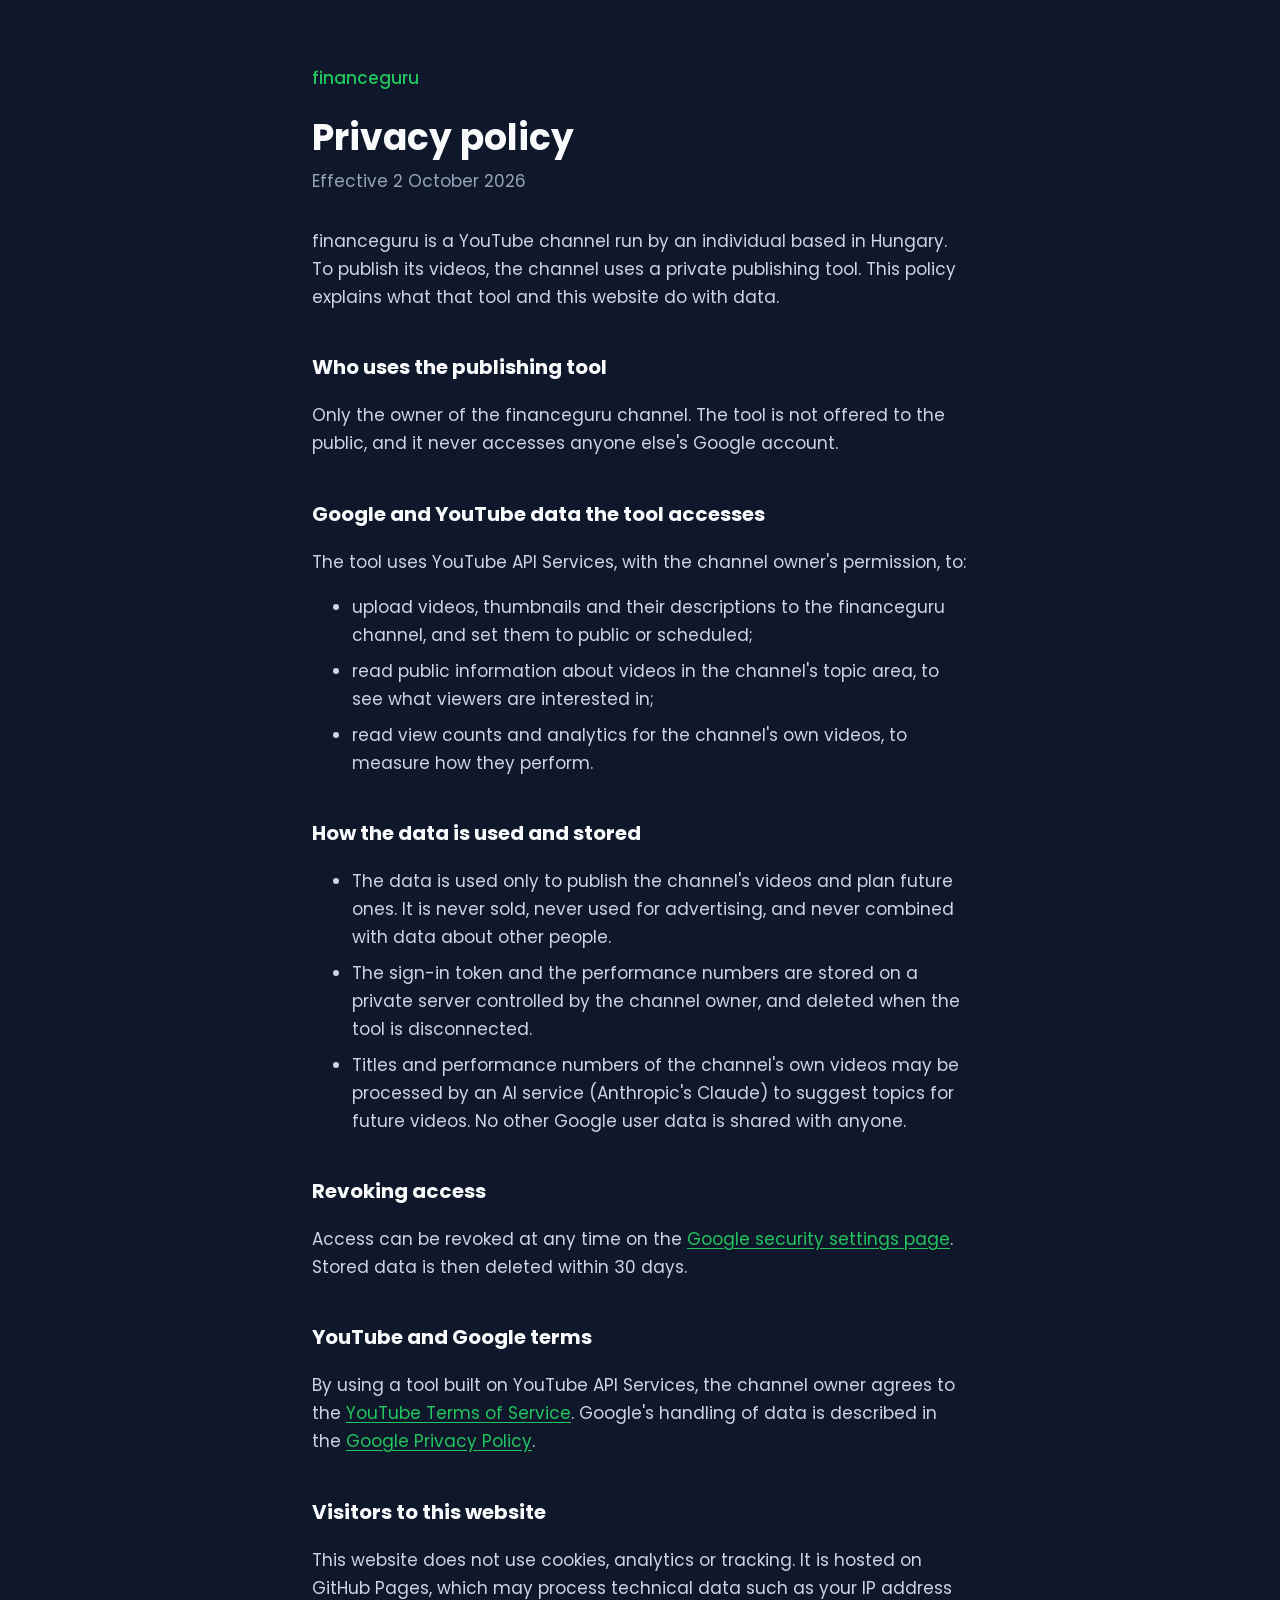
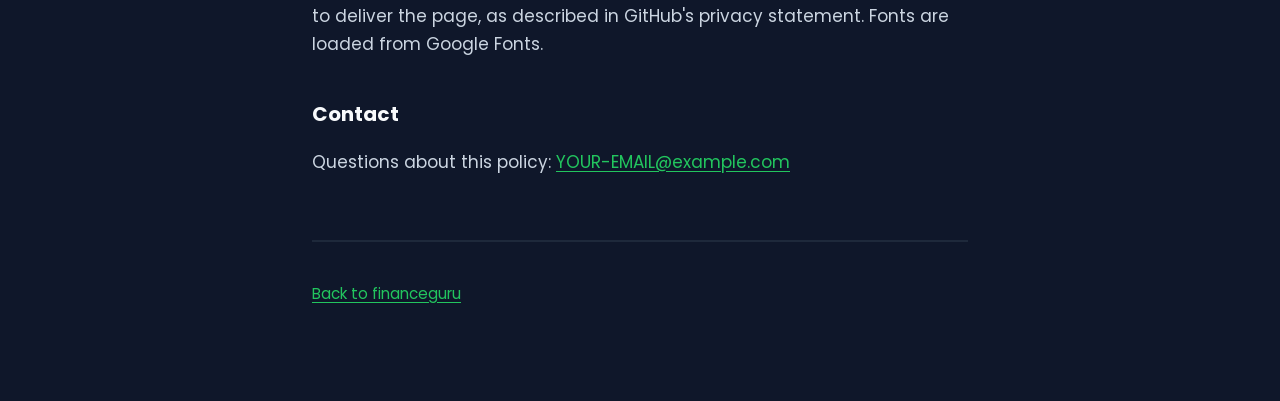
==== privacy.html @ 334a0429 "Add files via upload" ====
<!doctype html>
<html lang="en">
<head>
<meta charset="utf-8">
<meta name="viewport" content="width=device-width, initial-scale=1">
<title>Privacy policy | financeguru</title>
<link rel="preconnect" href="https://fonts.googleapis.com">
<link rel="stylesheet" href="https://fonts.googleapis.com/css2?family=Poppins:wght@400;500;700&display=swap">
<link rel="stylesheet" href="style.css">
</head>
<body>
<main>
<a class="back" href="index.html">financeguru</a>
<h1 class="title">Privacy policy</h1>
<p class="date">Effective 2 October 2026</p>

<p>financeguru is a YouTube channel run by an individual based in Hungary. To publish its videos, the channel uses a private publishing tool. This policy explains what that tool and this website do with data.</p>

<h2>Who uses the publishing tool</h2>
<p>Only the owner of the financeguru channel. The tool is not offered to the public, and it never accesses anyone else's Google account.</p>

<h2>Google and YouTube data the tool accesses</h2>
<p>The tool uses YouTube API Services, with the channel owner's permission, to:</p>
<ul>
<li>upload videos, thumbnails and their descriptions to the financeguru channel, and set them to public or scheduled;</li>
<li>read public information about videos in the channel's topic area, to see what viewers are interested in;</li>
<li>read view counts and analytics for the channel's own videos, to measure how they perform.</li>
</ul>

<h2>How the data is used and stored</h2>
<ul>
<li>The data is used only to publish the channel's videos and plan future ones. It is never sold, never used for advertising, and never combined with data about other people.</li>
<li>The sign-in token and the performance numbers are stored on a private server controlled by the channel owner, and deleted when the tool is disconnected.</li>
<li>Titles and performance numbers of the channel's own videos may be processed by an AI service (Anthropic's Claude) to suggest topics for future videos. No other Google user data is shared with anyone.</li>
</ul>

<h2>Revoking access</h2>
<p>Access can be revoked at any time on the <a href="https://myaccount.google.com/permissions">Google security settings page</a>. Stored data is then deleted within 30 days.</p>

<h2>YouTube and Google terms</h2>
<p>By using a tool built on YouTube API Services, the channel owner agrees to the <a href="https://www.youtube.com/t/terms">YouTube Terms of Service</a>. Google's handling of data is described in the <a href="https://policies.google.com/privacy">Google Privacy Policy</a>.</p>

<h2>Visitors to this website</h2>
<p>This website does not use cookies, analytics or tracking. It is hosted on GitHub Pages, which may process technical data such as your IP address to deliver the page, as described in GitHub's privacy statement. Fonts are loaded from Google Fonts.</p>

<h2>Contact</h2>
<!-- Replace with the email you want to show publicly -->
<p>Questions about this policy: <a href="mailto:YOUR-EMAIL@example.com">YOUR-EMAIL@example.com</a></p>

<footer>
<p><a href="index.html">Back to financeguru</a></p>
</footer>
</main>
</body>
</html>
---- style.css ----
:root { --ink: #0F172A; --card: #1E293B; --text: #F8FAFC; --soft: #CBD5E1; --muted: #94A3B8; --green: #22C55E; }
* { box-sizing: border-box; }
html { background: var(--ink); }
body { margin: 0; min-height: 100vh; background: var(--ink); color: var(--soft); font: 400 1.0625rem/1.65 'Poppins', 'Segoe UI', sans-serif; }
main { max-width: 44rem; margin: 0 auto; padding: 4rem 1.5rem 5rem; }
a { color: var(--green); text-underline-offset: 3px; }
a:focus-visible { outline: 3px solid var(--green); outline-offset: 3px; border-radius: 4px; }
.wordmark { font-weight: 700; font-size: clamp(3rem, 12vw, 5.5rem); line-height: 1; letter-spacing: -0.04em; color: var(--text); margin: 0; }
.wordmark span { color: var(--green); }
.wordmark .light { color: var(--text); font-weight: 500; }
.mascot { width: min(15rem, 60vw); height: auto; display: block; margin: 0 0 1.5rem -0.5rem; }
.lead { font-size: 1.375rem; color: var(--text); margin: 1rem 0 2rem; max-width: 32rem; }
.button { display: inline-block; background: var(--green); color: var(--ink); font-weight: 700; text-decoration: none; padding: 0.8rem 1.5rem; border-radius: 0.75rem; }
footer { margin-top: 4rem; padding-top: 1.5rem; border-top: 2px solid var(--card); font-size: 0.95rem; color: var(--muted); }
h1.title { color: var(--text); font-size: 2.25rem; line-height: 1.2; margin: 1.5rem 0 0.5rem; }
h2 { color: var(--text); font-size: 1.25rem; margin: 2.5rem 0 0.5rem; }
.back { font-weight: 500; text-decoration: none; }
.date { color: var(--muted); margin: 0 0 2rem; }
li { margin-bottom: 0.5rem; }
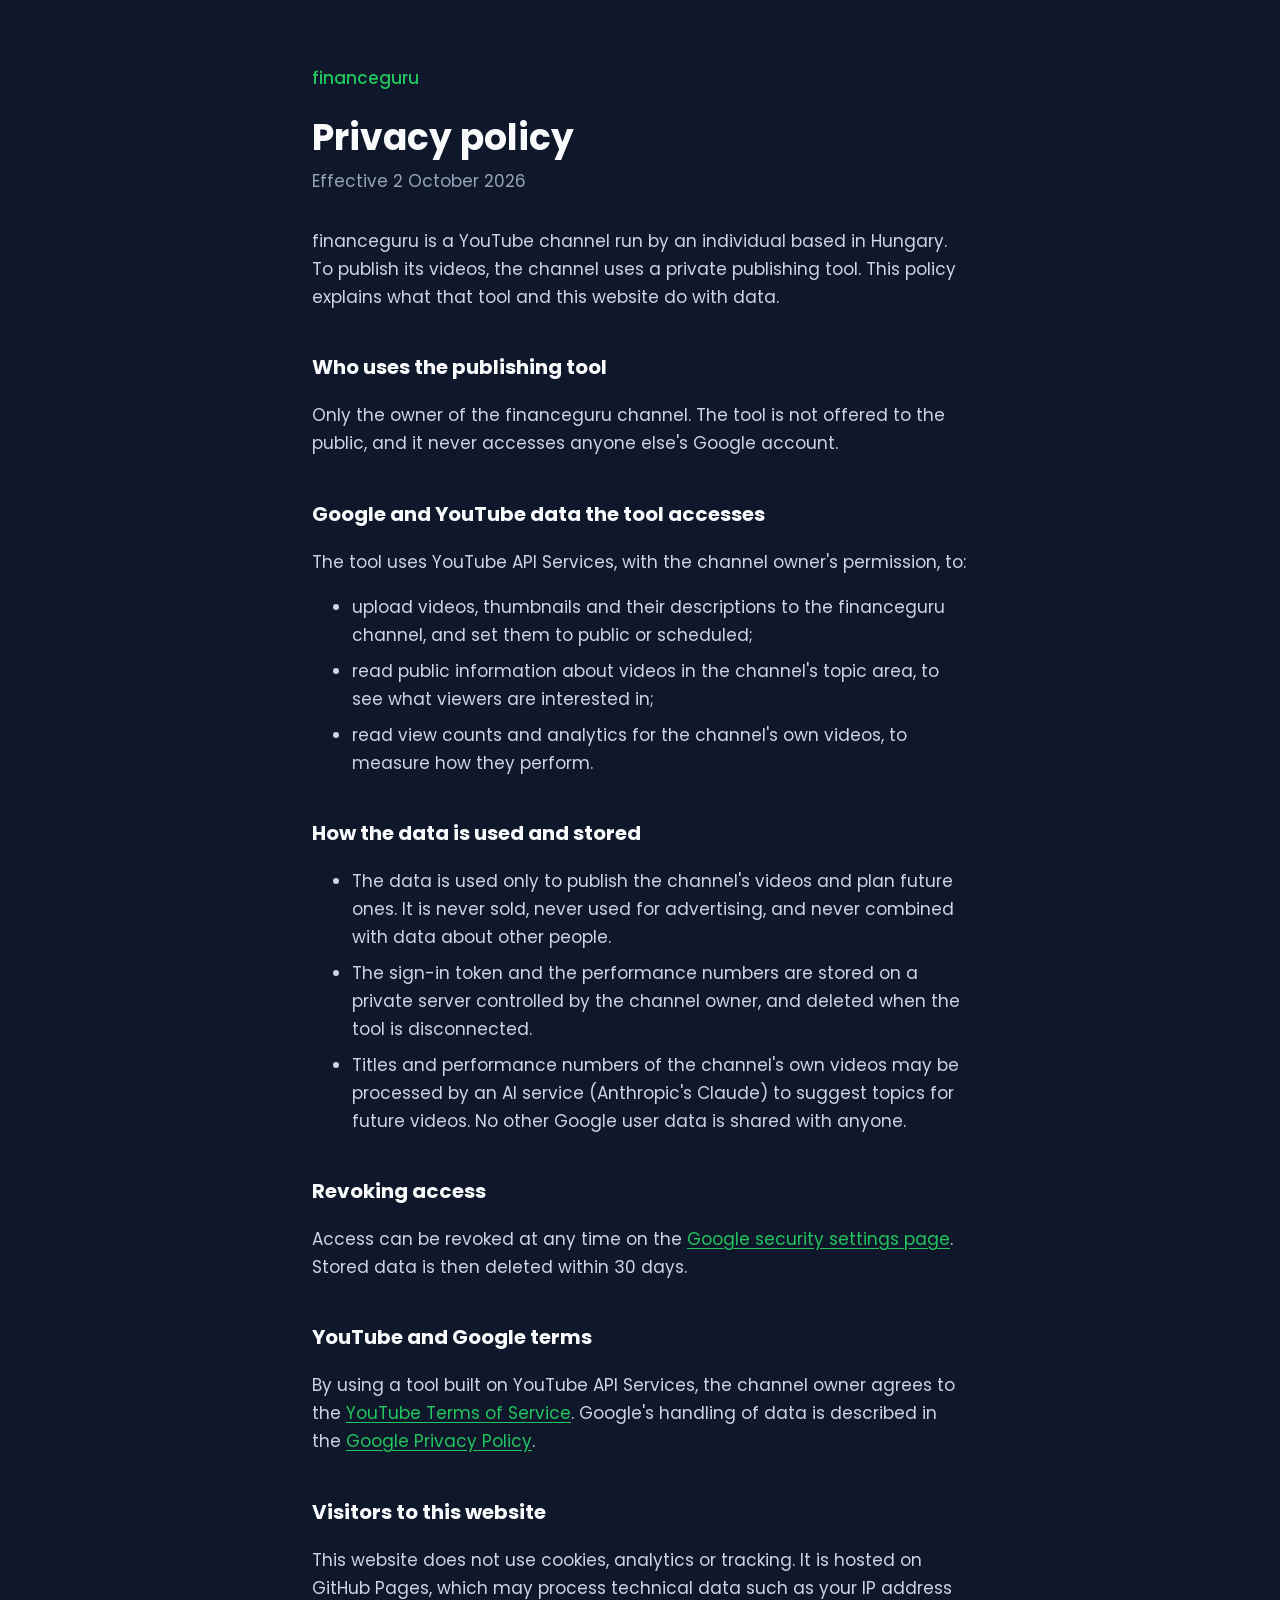
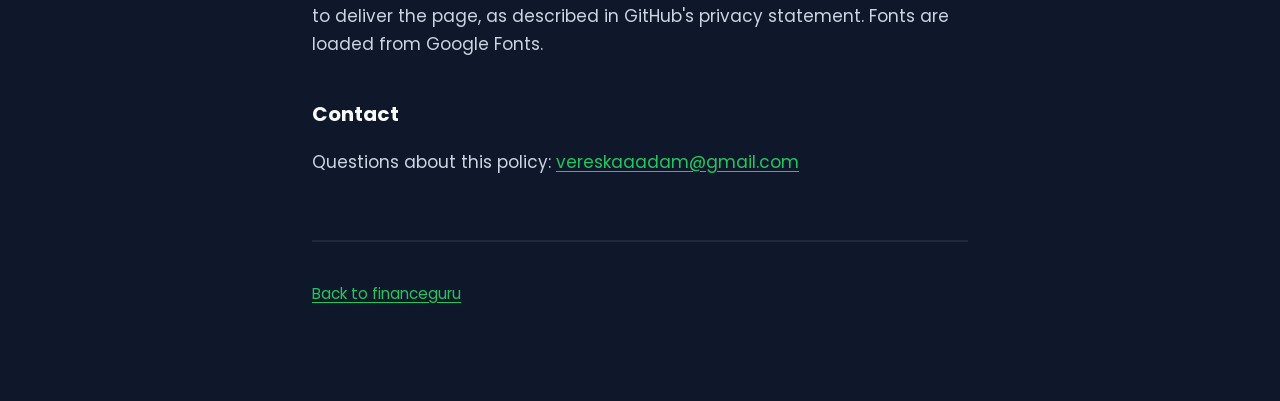
==== commit 9f5b3edb: "Update privacy.html" ====
--- a/privacy.html
+++ b/privacy.html
@@ -45,7 +45,7 @@
 
 <h2>Contact</h2>
 <!-- Replace with the email you want to show publicly -->
-<p>Questions about this policy: <a href="mailto:YOUR-EMAIL@example.com">YOUR-EMAIL@example.com</a></p>
+<p>Questions about this policy: <a href="mailto:vereskaaadam@gmail.com">vereskaaadam@gmail.com</a></p>
 
 <footer>
 <p><a href="index.html">Back to financeguru</a></p>
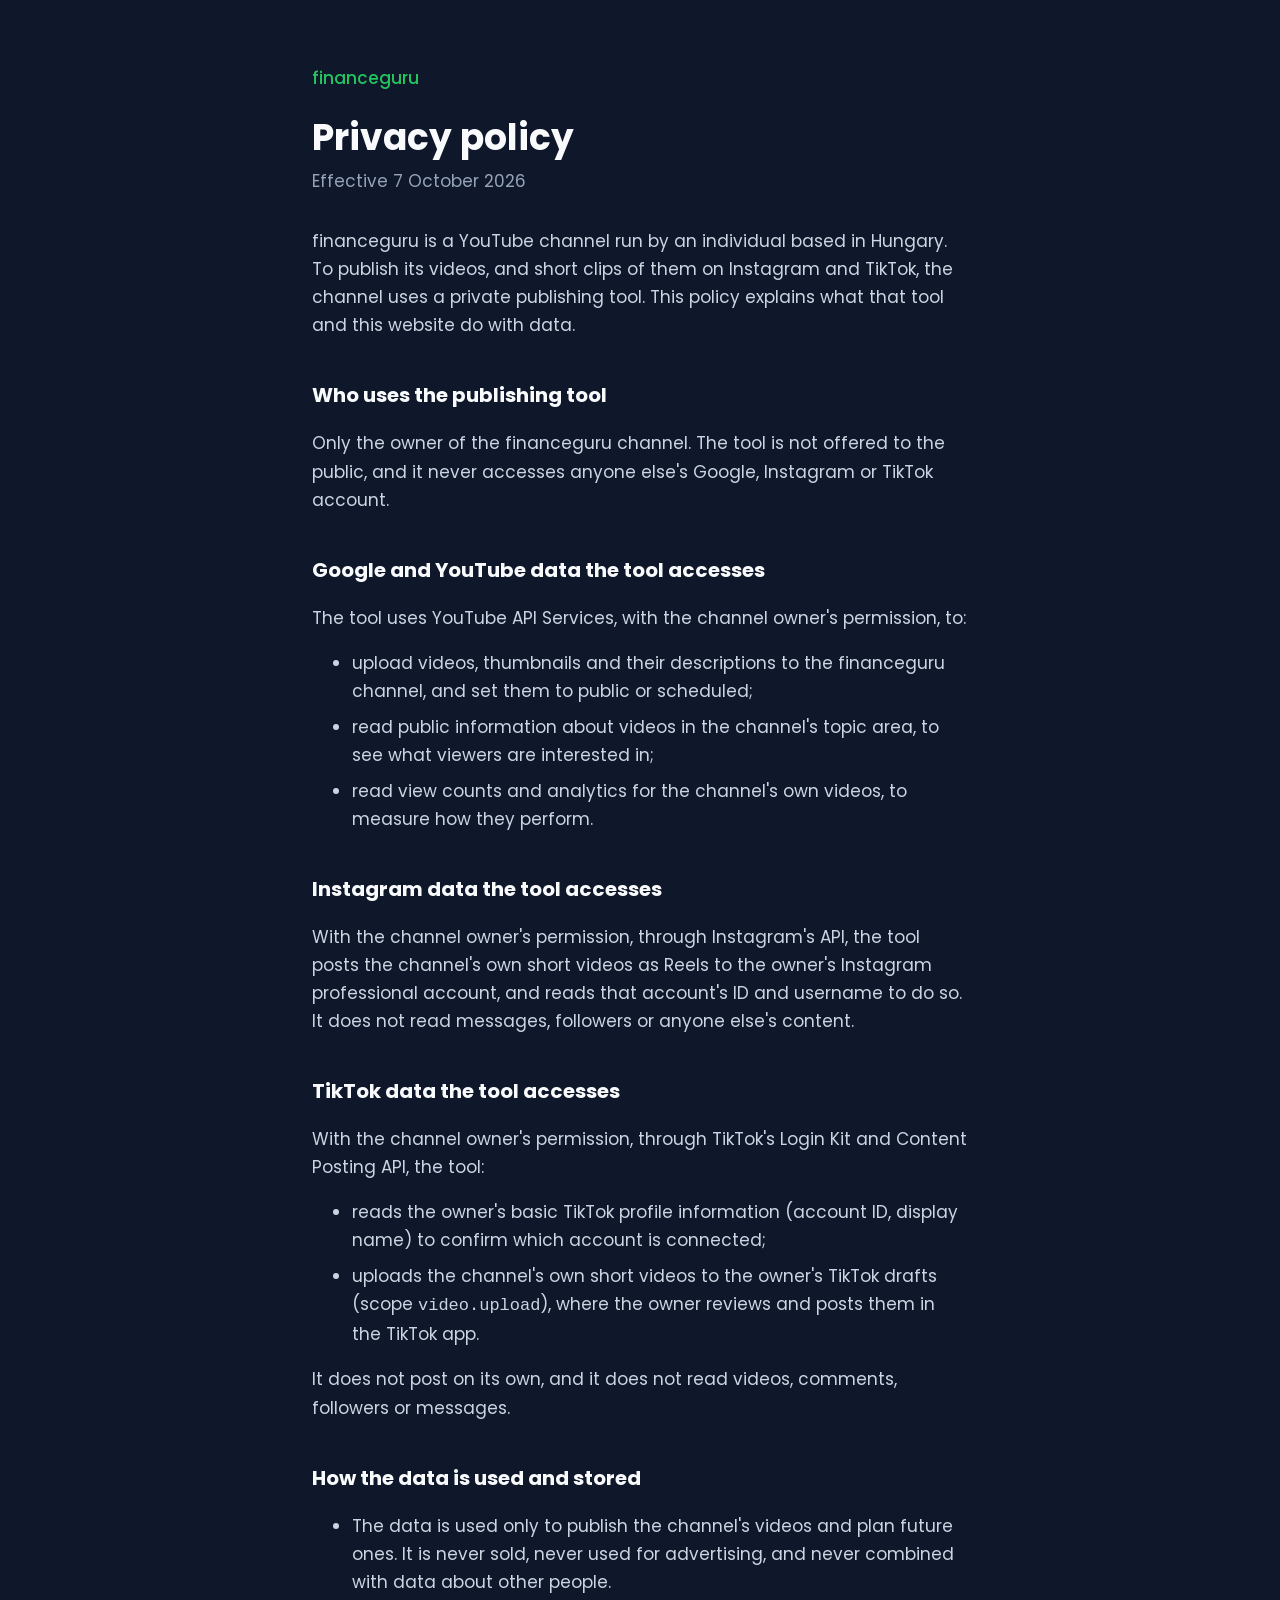
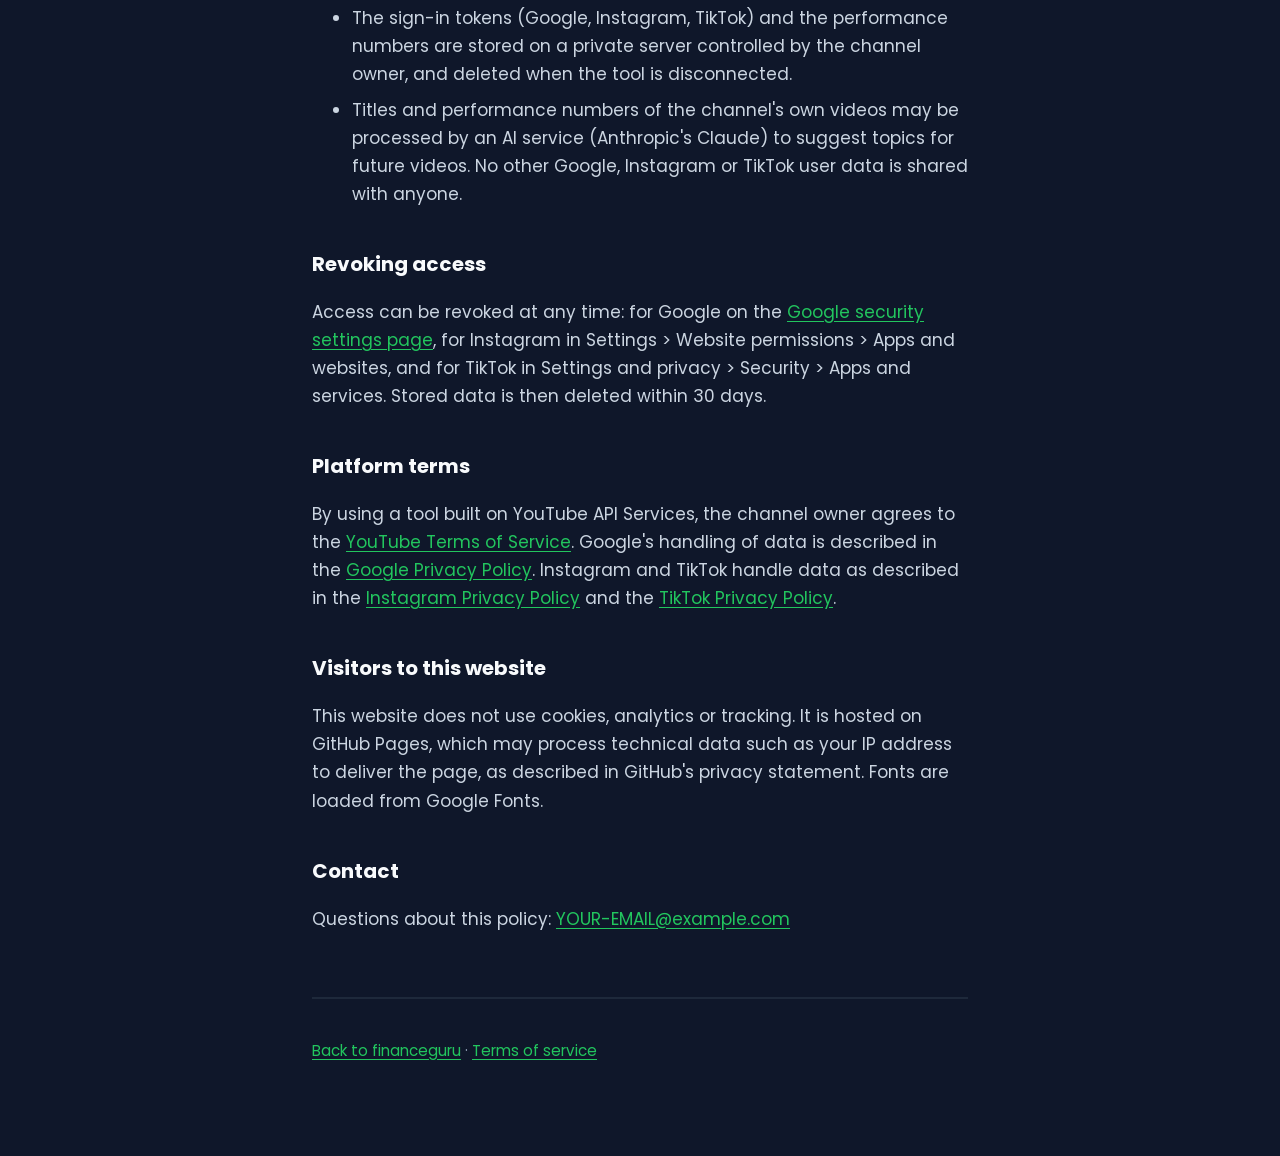
==== commit e7104b60: "Add files via upload" ====
--- a/privacy.html
+++ b/privacy.html
@@ -12,12 +12,12 @@
 <main>
 <a class="back" href="index.html">financeguru</a>
 <h1 class="title">Privacy policy</h1>
-<p class="date">Effective 2 October 2026</p>
+<p class="date">Effective 7 October 2026</p>
 
-<p>financeguru is a YouTube channel run by an individual based in Hungary. To publish its videos, the channel uses a private publishing tool. This policy explains what that tool and this website do with data.</p>
+<p>financeguru is a YouTube channel run by an individual based in Hungary. To publish its videos, and short clips of them on Instagram and TikTok, the channel uses a private publishing tool. This policy explains what that tool and this website do with data.</p>
 
 <h2>Who uses the publishing tool</h2>
-<p>Only the owner of the financeguru channel. The tool is not offered to the public, and it never accesses anyone else's Google account.</p>
+<p>Only the owner of the financeguru channel. The tool is not offered to the public, and it never accesses anyone else's Google, Instagram or TikTok account.</p>
 
 <h2>Google and YouTube data the tool accesses</h2>
 <p>The tool uses YouTube API Services, with the channel owner's permission, to:</p>
@@ -27,28 +27,39 @@
 <li>read view counts and analytics for the channel's own videos, to measure how they perform.</li>
 </ul>
 
+<h2>Instagram data the tool accesses</h2>
+<p>With the channel owner's permission, through Instagram's API, the tool posts the channel's own short videos as Reels to the owner's Instagram professional account, and reads that account's ID and username to do so. It does not read messages, followers or anyone else's content.</p>
+
+<h2>TikTok data the tool accesses</h2>
+<p>With the channel owner's permission, through TikTok's Login Kit and Content Posting API, the tool:</p>
+<ul>
+<li>reads the owner's basic TikTok profile information (account ID, display name) to confirm which account is connected;</li>
+<li>uploads the channel's own short videos to the owner's TikTok drafts (scope <code>video.upload</code>), where the owner reviews and posts them in the TikTok app.</li>
+</ul>
+<p>It does not post on its own, and it does not read videos, comments, followers or messages.</p>
+
 <h2>How the data is used and stored</h2>
 <ul>
 <li>The data is used only to publish the channel's videos and plan future ones. It is never sold, never used for advertising, and never combined with data about other people.</li>
-<li>The sign-in token and the performance numbers are stored on a private server controlled by the channel owner, and deleted when the tool is disconnected.</li>
-<li>Titles and performance numbers of the channel's own videos may be processed by an AI service (Anthropic's Claude) to suggest topics for future videos. No other Google user data is shared with anyone.</li>
+<li>The sign-in tokens (Google, Instagram, TikTok) and the performance numbers are stored on a private server controlled by the channel owner, and deleted when the tool is disconnected.</li>
+<li>Titles and performance numbers of the channel's own videos may be processed by an AI service (Anthropic's Claude) to suggest topics for future videos. No other Google, Instagram or TikTok user data is shared with anyone.</li>
 </ul>
 
 <h2>Revoking access</h2>
-<p>Access can be revoked at any time on the <a href="https://myaccount.google.com/permissions">Google security settings page</a>. Stored data is then deleted within 30 days.</p>
+<p>Access can be revoked at any time: for Google on the <a href="https://myaccount.google.com/permissions">Google security settings page</a>, for Instagram in Settings &gt; Website permissions &gt; Apps and websites, and for TikTok in Settings and privacy &gt; Security &gt; Apps and services. Stored data is then deleted within 30 days.</p>
 
-<h2>YouTube and Google terms</h2>
-<p>By using a tool built on YouTube API Services, the channel owner agrees to the <a href="https://www.youtube.com/t/terms">YouTube Terms of Service</a>. Google's handling of data is described in the <a href="https://policies.google.com/privacy">Google Privacy Policy</a>.</p>
+<h2>Platform terms</h2>
+<p>By using a tool built on YouTube API Services, the channel owner agrees to the <a href="https://www.youtube.com/t/terms">YouTube Terms of Service</a>. Google's handling of data is described in the <a href="https://policies.google.com/privacy">Google Privacy Policy</a>. Instagram and TikTok handle data as described in the <a href="https://privacycenter.instagram.com/policy">Instagram Privacy Policy</a> and the <a href="https://www.tiktok.com/legal/page/eea/privacy-policy/en">TikTok Privacy Policy</a>.</p>
 
 <h2>Visitors to this website</h2>
 <p>This website does not use cookies, analytics or tracking. It is hosted on GitHub Pages, which may process technical data such as your IP address to deliver the page, as described in GitHub's privacy statement. Fonts are loaded from Google Fonts.</p>
 
 <h2>Contact</h2>
 <!-- Replace with the email you want to show publicly -->
-<p>Questions about this policy: <a href="mailto:vereskaaadam@gmail.com">vereskaaadam@gmail.com</a></p>
+<p>Questions about this policy: <a href="mailto:YOUR-EMAIL@example.com">YOUR-EMAIL@example.com</a></p>
 
 <footer>
-<p><a href="index.html">Back to financeguru</a></p>
+<p><a href="index.html">Back to financeguru</a> · <a href="terms.html">Terms of service</a></p>
 </footer>
 </main>
 </body>
